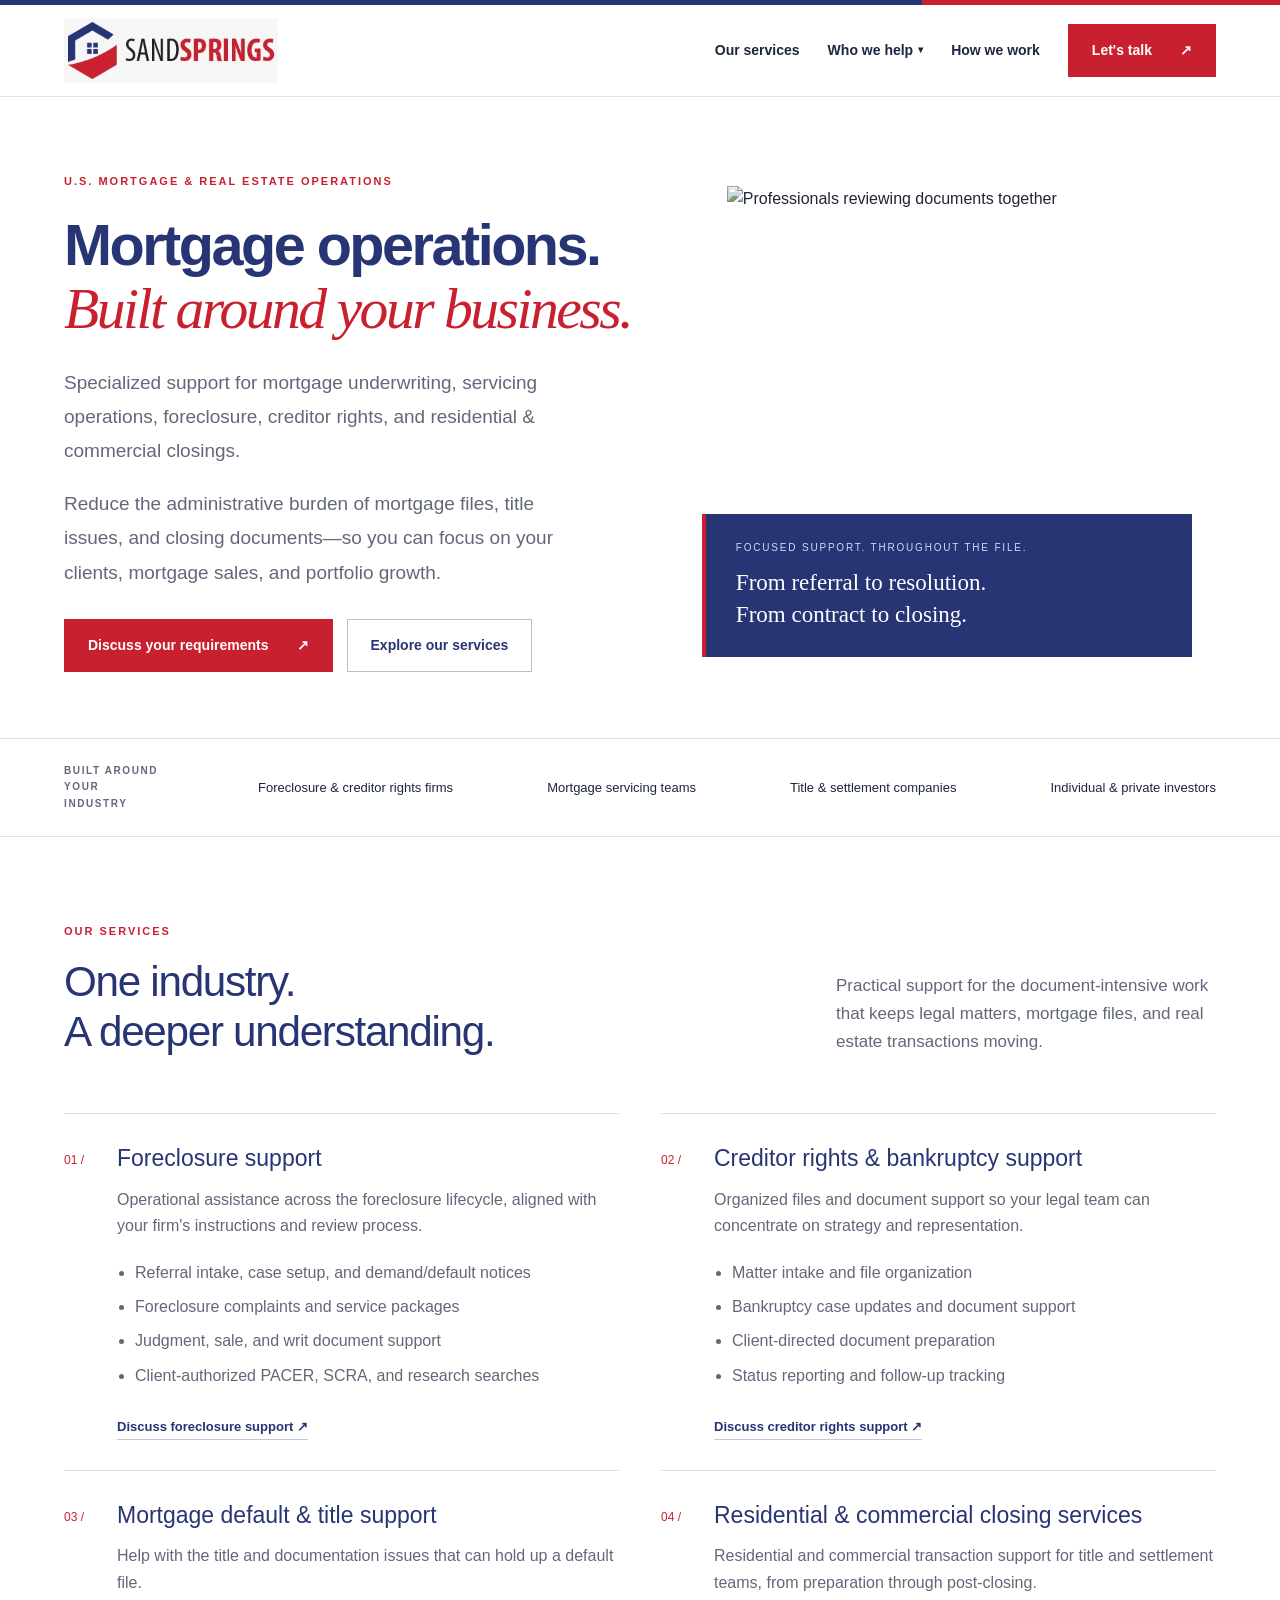
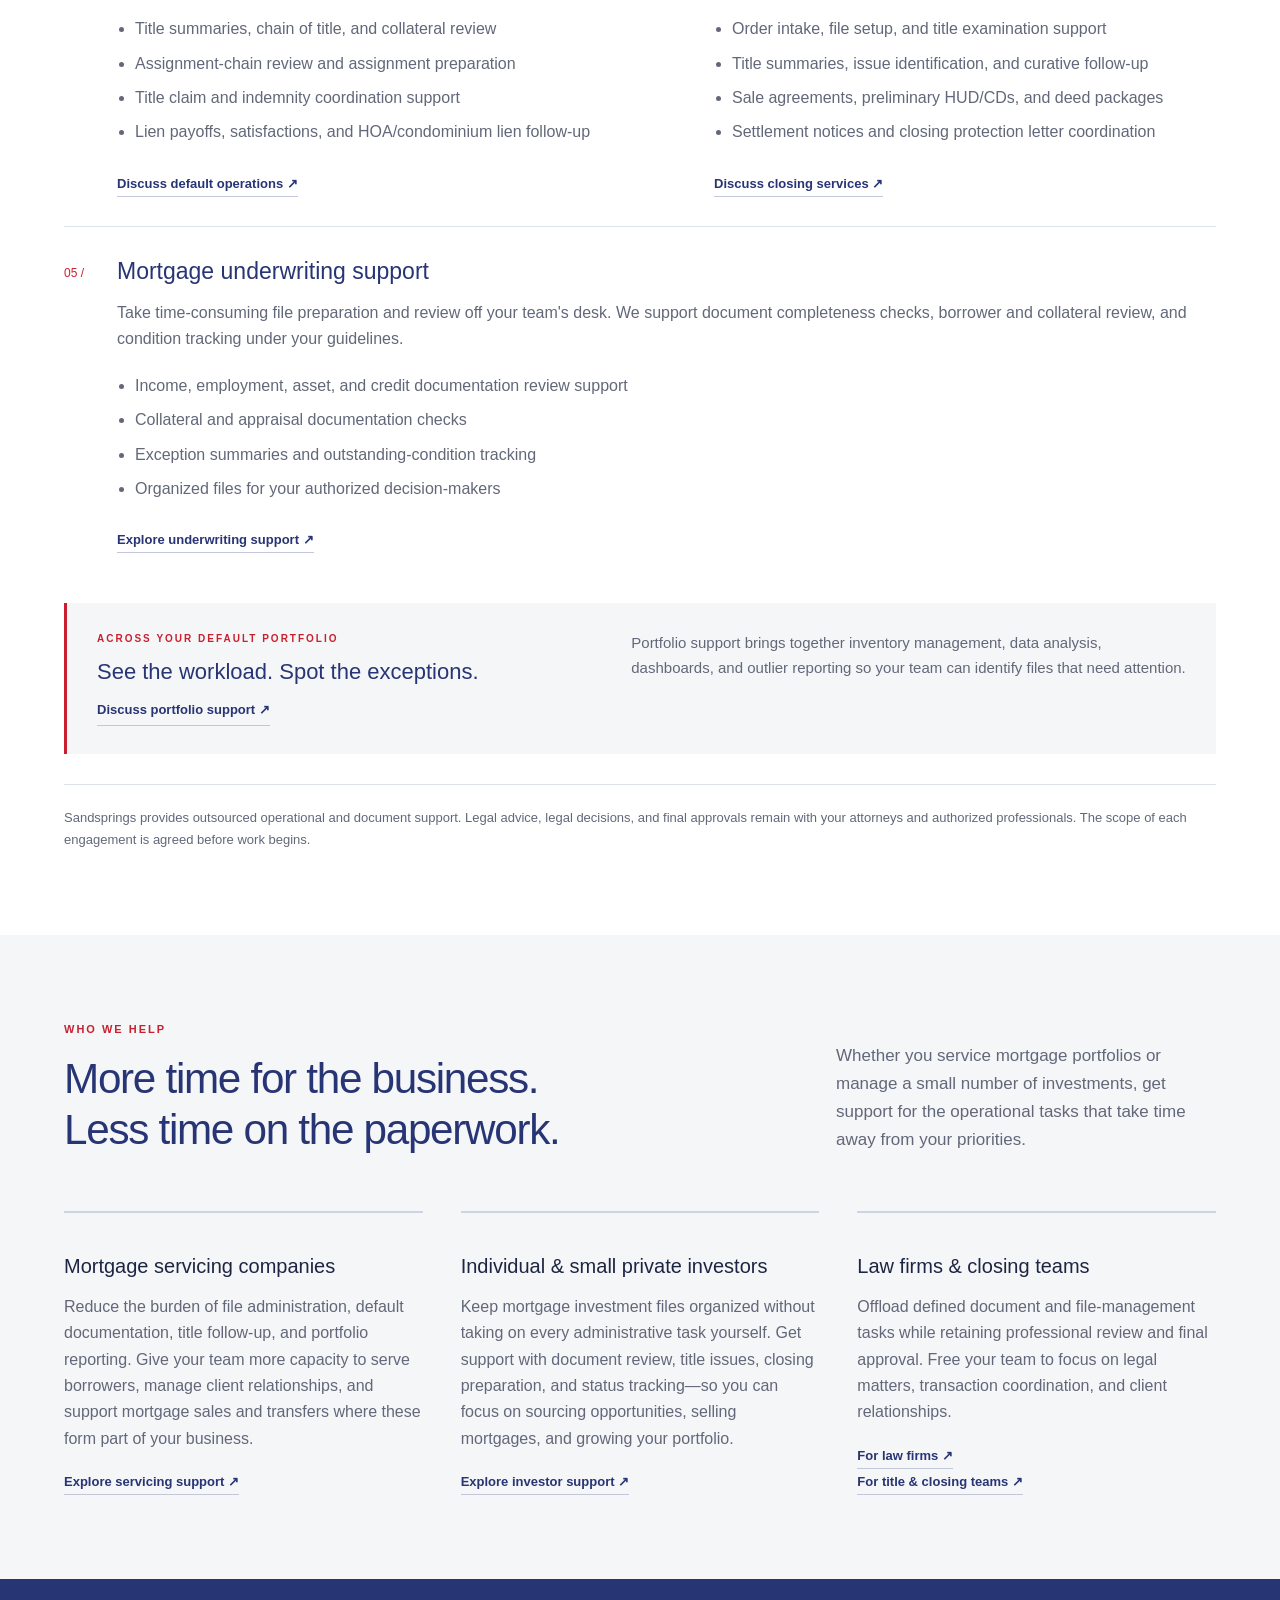
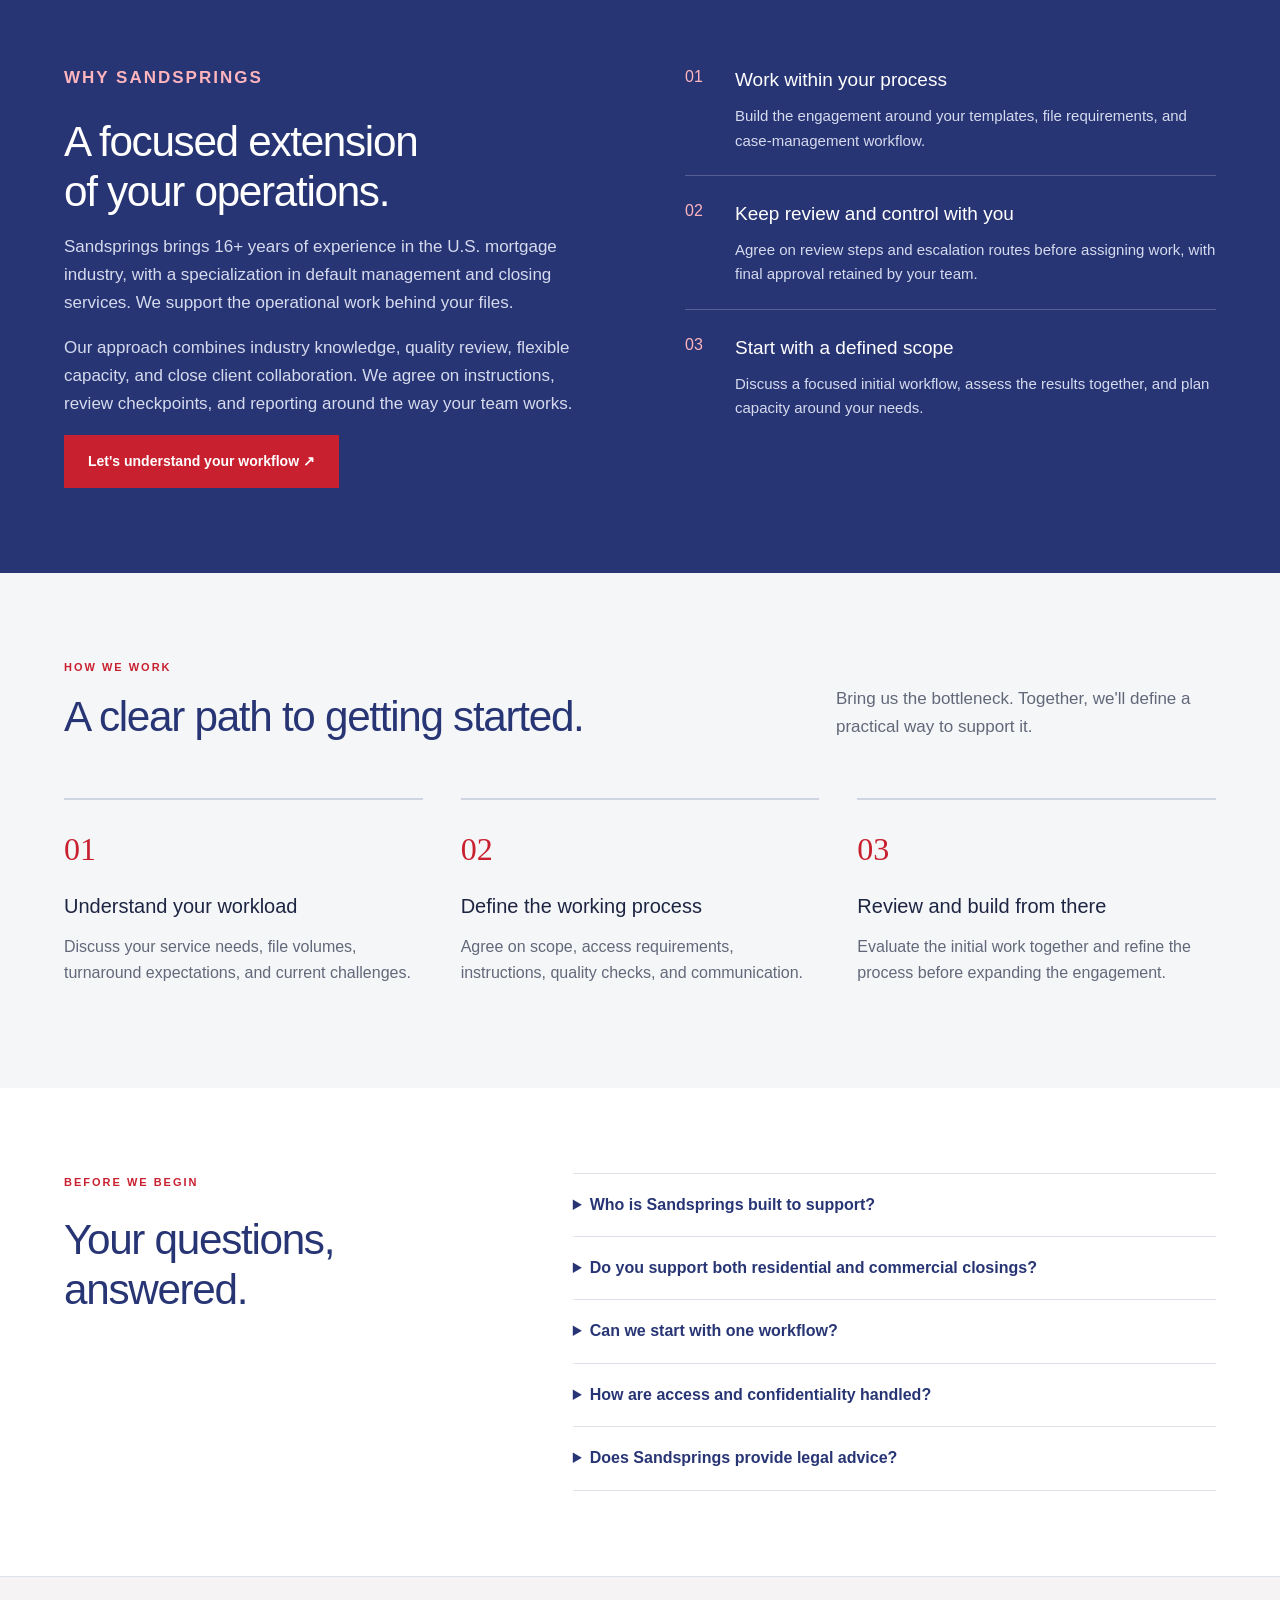
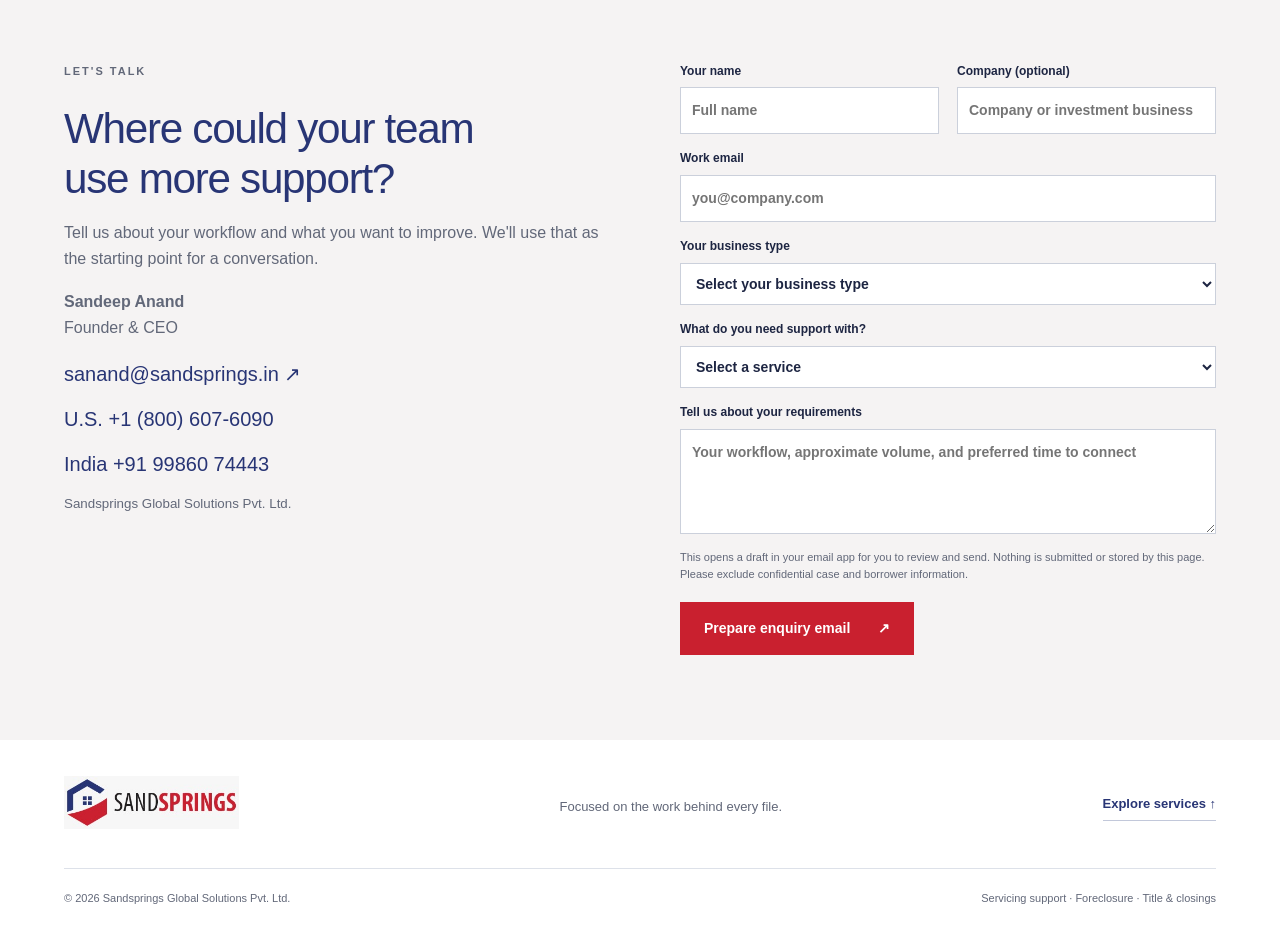
==== index.html @ 264b0ead "Correct files" ====
<!doctype html>
<html lang="en">

<head>
  <meta charset="utf-8">
  <meta name="viewport" content="width=device-width, initial-scale=1">
  <title>Sandsprings | Mortgage Default & Closing Support</title>
  <meta name="description"
    content="Specialized operational support for foreclosure, creditor rights, mortgage default, and residential and commercial closings. Talk to Sandsprings about your workflow.">
  <link rel="stylesheet" href="styles.css">
</head>

<body>

  <!-- Skip Navigation -->
  <a class="skip" href="#main">Skip to content</a>

  <!-- ============================
       HEADER
       ============================ -->
  <header>
    <div class="topline"></div>
    <div class="wrap nav">

      <!-- Logo -->
      <a href="index.html" aria-label="Sandsprings home">
        <img class="logo" src="logo.jpeg" alt="Sandsprings">
      </a>

      <!-- Mobile Menu Button -->
      <button class="menu" aria-expanded="false" aria-controls="navigation">Menu</button>

      <!-- Main Navigation -->
      <nav class="links" id="navigation" aria-label="Main navigation">
        <a href="#services">Our services</a>

        <!-- Who We Help Dropdown -->
        <div class="dropdown">
          <a href="#who-we-help" class="dropdown-toggle">Who we help</a>
          <div class="dropdown-menu">
            <a href="law-firms.html">Foreclosure & creditor rights law firms</a>
            <a href="mortgage-servicers.html">Mortgage servicing companies</a>
            <a href="private-investors.html">Individual & small private investors</a>
            <a href="title-closing.html">Title & settlement companies</a>
          </div>
        </div>

        <a href="#process">How we work</a>

        <a class="btn" href="#contact">
          Let's talk <span aria-hidden="true">↗</span>
        </a>
      </nav>

    </div>
  </header>


  <!-- ============================
       MAIN CONTENT
       ============================ -->
  <main id="main">

    <!-- Hero Section -->
    <div class="wrap hero">
      <div>
        <p class="eyebrow">U.S. mortgage & real estate operations</p>
        <h1>Mortgage operations.<br><em>Built around your business.</em></h1>

        <p class="lead">
          Specialized support for mortgage underwriting, servicing operations, foreclosure,
          creditor rights, and residential & commercial closings.
        </p>
        <p class="lead">
          Reduce the administrative burden of mortgage files, title issues, and closing
          documents—so you can focus on your clients, mortgage sales, and portfolio growth.
        </p>

        <div class="actions">
          <a class="btn" href="#contact">
            Discuss your requirements <span aria-hidden="true">↗</span>
          </a>
          <a class="btn secondary" href="#services">Explore our services</a>
        </div>
      </div>

      <div class="hero-visual">
        <img src="assets/meeting.jpg" alt="Professionals reviewing documents together">
        <div class="visual-note">
          <small>FOCUSED SUPPORT. THROUGHOUT THE FILE.</small>
          <strong>From referral to resolution.<br>From contract to closing.</strong>
        </div>
      </div>
    </div>


    <!-- Audience Bar -->
    <div class="audience">
      <div class="wrap">
        <span>BUILT AROUND YOUR INDUSTRY</span>
        <span>Foreclosure & creditor rights firms</span>
        <span>Mortgage servicing teams</span>
        <span>Title & settlement companies</span>
        <span>Individual & private investors</span>
      </div>
    </div>


    <!-- ============================
         SERVICES SECTION
         ============================ -->
    <section id="services" class="section wrap">

      <div class="section-head">
        <div>
          <p class="eyebrow">Our services</p>
          <h2>One industry.<br>A deeper understanding.</h2>
        </div>
        <p>Practical support for the document-intensive work that keeps legal matters, mortgage files, and real estate transactions moving.</p>
      </div>

      <div class="services">

        <!-- Service 01 -->
        <article class="service">
          <span class="number">01 /</span>
          <div>
            <h3>Foreclosure support</h3>
            <p>Operational assistance across the foreclosure lifecycle, aligned with your firm's instructions and review process.</p>
            <ul>
              <li>Referral intake, case setup, and demand/default notices</li>
              <li>Foreclosure complaints and service packages</li>
              <li>Judgment, sale, and writ document support</li>
              <li>Client-authorized PACER, SCRA, and research searches</li>
            </ul>
            <a class="textlink" href="#contact" data-service="Foreclosure support">Discuss foreclosure support ↗</a>
          </div>
        </article>

        <!-- Service 02 -->
        <article class="service">
          <span class="number">02 /</span>
          <div>
            <h3>Creditor rights & bankruptcy support</h3>
            <p>Organized files and document support so your legal team can concentrate on strategy and representation.</p>
            <ul>
              <li>Matter intake and file organization</li>
              <li>Bankruptcy case updates and document support</li>
              <li>Client-directed document preparation</li>
              <li>Status reporting and follow-up tracking</li>
            </ul>
            <a class="textlink" href="#contact" data-service="Creditor rights & bankruptcy">Discuss creditor rights support ↗</a>
          </div>
        </article>

        <!-- Service 03 -->
        <article class="service">
          <span class="number">03 /</span>
          <div>
            <h3>Mortgage default & title support</h3>
            <p>Help with the title and documentation issues that can hold up a default file.</p>
            <ul>
              <li>Title summaries, chain of title, and collateral review</li>
              <li>Assignment-chain review and assignment preparation</li>
              <li>Title claim and indemnity coordination support</li>
              <li>Lien payoffs, satisfactions, and HOA/condominium lien follow-up</li>
            </ul>
            <a class="textlink" href="#contact" data-service="Mortgage default & title">Discuss default operations ↗</a>
          </div>
        </article>

        <!-- Service 04 -->
        <article class="service">
          <span class="number">04 /</span>
          <div>
            <h3>Residential &amp; commercial closing services</h3>
            <p>Residential and commercial transaction support for title and settlement teams, from preparation through post-closing.</p>
            <ul>
              <li>Order intake, file setup, and title examination support</li>
              <li>Title summaries, issue identification, and curative follow-up</li>
              <li>Sale agreements, preliminary HUD/CDs, and deed packages</li>
              <li>Settlement notices and closing protection letter coordination</li>
            </ul>
            <a class="textlink" href="#contact" data-service="Residential & commercial closings">Discuss closing services ↗</a>
          </div>
        </article>

      </div>

      <!-- Service 05 -->
      <article class="service">
        <span class="number">05 /</span>
        <div>
          <h3>Mortgage underwriting support</h3>
          <p>Take time-consuming file preparation and review off your team's desk. We support document completeness checks, borrower and collateral review, and condition tracking under your guidelines.</p>
          <ul>
            <li>Income, employment, asset, and credit documentation review support</li>
            <li>Collateral and appraisal documentation checks</li>
            <li>Exception summaries and outstanding-condition tracking</li>
            <li>Organized files for your authorized decision-makers</li>
          </ul>
          <a class="textlink" href="underwriting.html">Explore underwriting support &#8599;</a>
        </div>
      </article>

      <!-- Portfolio Callout -->
      <div class="portfolio">
        <div>
          <p class="eyebrow">Across your default portfolio</p>
          <h3>See the workload. Spot the exceptions.</h3>
        </div>
        <p>Portfolio support brings together inventory management, data analysis, dashboards, and outlier reporting so your team can identify files that need attention.</p>
        <a class="textlink" href="#contact" data-service="Mortgage default & title">Discuss portfolio support &#8599;</a>
      </div>

      <p class="support-note">
        Sandsprings provides outsourced operational and document support. Legal advice, legal decisions,
        and final approvals remain with your attorneys and authorized professionals. The scope of each
        engagement is agreed before work begins.
      </p>

    </section>


    <!-- ============================
         WHO WE HELP
         ============================ -->
    <section class="section process" id="who-we-help">
      <div class="wrap">

        <div class="section-head">
          <div>
            <p class="eyebrow">Who we help</p>
            <h2>More time for the business.<br>Less time on the paperwork.</h2>
          </div>
          <p>Whether you service mortgage portfolios or manage a small number of investments, get support for the operational tasks that take time away from your priorities.</p>
        </div>

        <div class="steps">

          <article class="step">
            <h3>Mortgage servicing companies</h3>
            <p>Reduce the burden of file administration, default documentation, title follow-up, and portfolio reporting. Give your team more capacity to serve borrowers, manage client relationships, and support mortgage sales and transfers where these form part of your business.</p>
            <a class="textlink" href="mortgage-servicers.html">Explore servicing support &#8599;</a>
          </article>

          <article class="step">
            <h3>Individual & small private investors</h3>
            <p>Keep mortgage investment files organized without taking on every administrative task yourself. Get support with document review, title issues, closing preparation, and status tracking—so you can focus on sourcing opportunities, selling mortgages, and growing your portfolio.</p>
            <a class="textlink" href="private-investors.html">Explore investor support &#8599;</a>
          </article>

          <article class="step">
            <h3>Law firms & closing teams</h3>
            <p>Offload defined document and file-management tasks while retaining professional review and final approval. Free your team to focus on legal matters, transaction coordination, and client relationships.</p>
            <a class="textlink" href="law-firms.html">For law firms &#8599;</a>
            <br>
            <a class="textlink" href="title-closing.html">For title &amp; closing teams &#8599;</a>
          </article>

        </div>

      </div>
    </section>


    <!-- ============================
         WHY SANDSPRINGS
         ============================ -->
    <section id="approach" class="section approach">
      <div class="wrap approach-grid">

        <div>
          <p class="eyebrow">Why Sandsprings</p>
          <h2>A focused extension<br>of your operations.</h2>
          <p>Sandsprings brings 16+ years of experience in the U.S. mortgage industry, with a specialization in default management and closing services. We support the operational work behind your files.</p>
          <p>Our approach combines industry knowledge, quality review, flexible capacity, and close client collaboration. We agree on instructions, review checkpoints, and reporting around the way your team works.</p>
          <a class="btn" href="#contact">Let's understand your workflow ↗</a>
        </div>

        <div class="principles">
          <article>
            <span>01</span>
            <div>
              <h3>Work within your process</h3>
              <p>Build the engagement around your templates, file requirements, and case-management workflow.</p>
            </div>
          </article>
          <article>
            <span>02</span>
            <div>
              <h3>Keep review and control with you</h3>
              <p>Agree on review steps and escalation routes before assigning work, with final approval retained by your team.</p>
            </div>
          </article>
          <article>
            <span>03</span>
            <div>
              <h3>Start with a defined scope</h3>
              <p>Discuss a focused initial workflow, assess the results together, and plan capacity around your needs.</p>
            </div>
          </article>
        </div>

      </div>
    </section>


    <!-- ============================
         HOW WE WORK
         ============================ -->
    <section id="process" class="section process">
      <div class="wrap">

        <div class="section-head">
          <div>
            <p class="eyebrow">How we work</p>
            <h2>A clear path to getting started.</h2>
          </div>
          <p>Bring us the bottleneck. Together, we'll define a practical way to support it.</p>
        </div>

        <div class="steps">
          <article class="step">
            <span>01</span>
            <h3>Understand your workload</h3>
            <p>Discuss your service needs, file volumes, turnaround expectations, and current challenges.</p>
          </article>
          <article class="step">
            <span>02</span>
            <h3>Define the working process</h3>
            <p>Agree on scope, access requirements, instructions, quality checks, and communication.</p>
          </article>
          <article class="step">
            <span>03</span>
            <h3>Review and build from there</h3>
            <p>Evaluate the initial work together and refine the process before expanding the engagement.</p>
          </article>
        </div>

      </div>
    </section>


    <!-- ============================
         FAQ
         ============================ -->
    <section class="section wrap faq">
      <div>
        <p class="eyebrow">Before we begin</p>
        <h2>Your questions,<br>answered.</h2>
      </div>
      <div>
        <details>
          <summary>Who is Sandsprings built to support?</summary>
          <p>Foreclosure and creditor rights law firms, mortgage servicing companies, title and settlement teams, and individual or small private investors seeking operational support for U.S. mortgage files and real estate transactions.</p>
        </details>
        <details>
          <summary>Do you support both residential and commercial closings?</summary>
          <p>Yes. Closing support covers residential and commercial transaction workflows. We agree on the specific tasks, documentation, and review responsibilities for each engagement.</p>
        </details>
        <details>
          <summary>Can we start with one workflow?</summary>
          <p>Yes. We can discuss a defined initial scope, such as referral setup, title curative support, or closing document preparation, before considering a broader engagement.</p>
        </details>
        <details>
          <summary>How are access and confidentiality handled?</summary>
          <p>Access, confidentiality requirements, and permitted handling of information are agreed during onboarding. Ask us about working within your approved systems and remote-access environment. Please do not send borrower records or confidential case documents through this website.</p>
        </details>
        <details>
          <summary>Does Sandsprings provide legal advice?</summary>
          <p>No. Our role is operational and document support under client instructions. Your attorneys and authorized professionals retain responsibility for legal advice, legal decisions, and final approvals.</p>
        </details>
      </div>
    </section>


    <!-- ============================
         CONTACT
         ============================ -->
    <section id="contact" class="section contact">
      <div class="wrap contact-grid">

        <div>
          <p class="eyebrow">Let's talk</p>
          <h2>Where could your team<br>use more support?</h2>
          <p>Tell us about your workflow and what you want to improve. We'll use that as the starting point for a conversation.</p>
          <p><strong>Sandeep Anand</strong><br>Founder &amp; CEO</p>
          <a class="contact-link" href="mailto:sanand@sandsprings.in">sanand@sandsprings.in ↗</a>
          <a class="contact-link" href="tel:+18006076090">U.S. +1 (800) 607-6090</a>
          <a class="contact-link" href="tel:+919986074443">India +91 99860 74443</a>
          <small>Sandsprings Global Solutions Pvt. Ltd.</small>
        </div>

        <form id="enquiry">
          <div class="form-row">
            <label>Your name
              <input name="name" autocomplete="name" required placeholder="Full name">
            </label>
            <label>Company (optional)
              <input name="company" autocomplete="organization" placeholder="Company or investment business">
            </label>
          </div>

          <label>Work email
            <input type="email" name="email" autocomplete="email" required placeholder="you@company.com">
          </label>

          <label>Your business type
            <select name="businessType" required>
              <option value="">Select your business type</option>
              <option>Mortgage servicing company</option>
              <option>Individual investor</option>
              <option>Small private investment firm</option>
              <option>Foreclosure or creditor rights law firm</option>
              <option>Title or settlement company</option>
              <option>Other</option>
            </select>
          </label>

          <label>What do you need support with?
            <select name="service" id="service" required>
              <option value="">Select a service</option>
              <option>Foreclosure support</option>
              <option>Creditor rights & bankruptcy</option>
              <option>Mortgage default & title</option>
              <option>Residential & commercial closings</option>
              <option>Mortgage underwriting support</option>
              <option>Multiple service areas</option>
            </select>
          </label>

          <label>Tell us about your requirements
            <textarea name="message" required placeholder="Your workflow, approximate volume, and preferred time to connect"></textarea>
          </label>

          <p class="form-note">
            This opens a draft in your email app for you to review and send. Nothing is submitted
            or stored by this page. Please exclude confidential case and borrower information.
          </p>

          <button class="btn" type="submit">
            Prepare enquiry email <span aria-hidden="true">↗</span>
          </button>

          <p class="status" id="status" role="status" hidden></p>
        </form>

      </div>
    </section>

  </main>


  <!-- ============================
       FOOTER
       ============================ -->
  <footer>
    <div class="wrap">
      <div class="footer-top">
        <a href="#" aria-label="Back to top">
          <img src="logo.jpeg" alt="Sandsprings">
        </a>
        <p>Focused on the work behind every file.</p>
        <a class="textlink" href="#services">Explore services ↑</a>
      </div>
      <div class="footer-bottom">
        <span>© 2026 Sandsprings Global Solutions Pvt. Ltd.</span>
        <span>Servicing support · Foreclosure · Title &amp; closings</span>
      </div>
    </div>
  </footer>

  <script src="script.js"></script>

</body>
</html>
---- styles.css ----
/* ===================================
   Sandsprings — Global Design System
   =================================== */

/* --- CSS Custom Properties --- */
:root {
  --navy: #283575;
  --red: #c9202f;
  --ink: #1d2542;
  --muted: #626879;
  --paper: #f5f6f8;
  --line: #dde1e9;
}

/* --- Reset & Base --- */
* {
  box-sizing: border-box;
}

html {
  scroll-behavior: smooth;
  scroll-padding-top: 100px;
}

body {
  margin: 0;
  font-family: Arial, Helvetica, sans-serif;
  color: var(--ink);
  line-height: 1.65;
  background: #fff;
}

a {
  color: inherit;
  text-decoration: none;
}

button,
input,
select,
textarea {
  font: inherit;
}

button,
a,
input,
select,
textarea,
summary {
  outline-offset: 5px;
}

a:focus-visible,
button:focus-visible {
  outline: 3px solid var(--red);
}

h1, h2, h3, p {
  margin-top: 0;
}


/* --- Layout --- */
.wrap {
  width: min(1160px, 90%);
  margin: auto;
}


/* --- Top Accent Line --- */
.topline {
  height: 5px;
  background: linear-gradient(90deg, var(--navy) 72%, var(--red) 72%);
}


/* --- Header & Navigation --- */
header {
  position: sticky;
  top: 0;
  background: #fffffffa;
  z-index: 10;
  border-bottom: 1px solid var(--line);
}

.nav {
  height: 91px;
  display: flex;
  align-items: center;
  justify-content: space-between;
  gap: 25px;
}

.logo {
  width: 214px;
  height: auto;
  display: block;
}

.links {
  display: flex;
  align-items: center;
  gap: 28px;
  font-size: 14px;
  font-weight: 600;
}

.links > a:hover {
  color: var(--red);
}

.menu {
  display: none;
  background: none;
  border: 1px solid var(--line);
  padding: 9px 15px;
}

/* --- Dropdown (Who we help) --- */
.dropdown {
  position: relative;
}

.dropdown-toggle {
  cursor: pointer;
  display: flex;
  align-items: center;
  gap: 5px;
}

.dropdown-toggle::after {
  content: "▾";
  font-size: 10px;
  transition: transform 0.2s;
}

.dropdown:hover .dropdown-toggle::after {
  transform: rotate(-180deg);
}

.dropdown-menu {
  display: none;
  position: absolute;
  top: 100%;
  left: -12px;
  background: #fff;
  min-width: 280px;
  box-shadow: 0 8px 24px rgba(0, 0, 0, 0.12);
  border: 1px solid var(--line);
  padding: 8px 0;
  z-index: 20;
  border-top: 3px solid var(--red);
}

.dropdown:hover .dropdown-menu {
  display: block;
}

.dropdown-menu a {
  display: block;
  padding: 10px 20px;
  font-size: 13px;
  font-weight: 500;
  color: var(--ink);
  transition: background 0.15s, color 0.15s;
}

.dropdown-menu a:hover {
  background: var(--paper);
  color: var(--red);
}


/* --- Buttons --- */
.btn {
  display: inline-flex;
  align-items: center;
  justify-content: center;
  gap: 28px;
  background: var(--red);
  color: #fff !important;
  padding: 14px 23px;
  border: 1px solid var(--red);
  font-size: 14px;
  font-weight: 700;
  cursor: pointer;
  transition: background 0.2s;
}

.btn:hover {
  background: #a81926;
}

.btn.secondary {
  color: var(--navy) !important;
  background: transparent;
  border-color: #b8bfd1;
}


/* --- Eyebrow Label --- */
.eyebrow {
  font-size: 11px;
  font-weight: 700;
  letter-spacing: 2px;
  text-transform: uppercase;
  color: var(--red);
  margin: 0 0 24px;
}


/* --- Hero Section --- */
.hero {
  display: grid;
  grid-template-columns: 1.1fr 0.9fr;
  gap: 65px;
  padding: 75px 0 66px;
  align-items: center;
}

h1 {
  font-size: clamp(40px, 4.5vw, 62px);
  line-height: 1.09;
  letter-spacing: -2.5px;
  font-weight: 600;
  margin-bottom: 25px;
  color: var(--navy);
}

h1 em {
  font-family: Georgia, serif;
  font-weight: 400;
  color: var(--red);
}

.lead {
  font-size: 19px;
  color: var(--muted);
  max-width: 530px;
  line-height: 1.8;
}

.actions {
  display: flex;
  gap: 14px;
  flex-wrap: wrap;
  margin-top: 29px;
}

.hero-visual {
  position: relative;
  padding-bottom: 66px;
}

.hero-visual img {
  width: 100%;
  height: 405px;
  object-fit: cover;
  display: block;
  filter: saturate(0.55);
}

.visual-note {
  position: absolute;
  bottom: 0;
  left: -25px;
  right: 24px;
  background: var(--navy);
  color: white;
  padding: 26px 30px;
  border-left: 4px solid var(--red);
}

.visual-note small {
  display: block;
  font-size: 10px;
  letter-spacing: 1.8px;
  margin-bottom: 11px;
  color: #d1d8f5;
}

.visual-note strong {
  font-family: Georgia, serif;
  font-size: 23px;
  font-weight: 400;
  line-height: 1.4;
  display: block;
}


/* --- Audience Bar --- */
.audience {
  border-top: 1px solid var(--line);
  border-bottom: 1px solid var(--line);
}

.audience .wrap {
  display: flex;
  justify-content: space-between;
  gap: 25px;
  padding: 24px 0;
  align-items: center;
  font-size: 13px;
}

.audience span:first-child {
  color: var(--muted);
  font-size: 10px;
  letter-spacing: 1.6px;
  max-width: 100px;
  font-weight: bold;
}


/* --- Sections --- */
.section {
  padding: 85px 0;
}

.section-head {
  display: flex;
  gap: 65px;
  justify-content: space-between;
  align-items: end;
  margin-bottom: 40px;
}

.section-head > p {
  max-width: 380px;
  color: var(--muted);
  font-size: 17px;
}

h2 {
  font-size: clamp(32px, 3.3vw, 43px);
  letter-spacing: -1.3px;
  line-height: 1.2;
  font-weight: 500;
  margin-bottom: 15px;
  color: var(--navy);
}

.section-head .eyebrow {
  margin-bottom: 16px;
}


/* --- Services Grid --- */
.services {
  display: grid;
  grid-template-columns: 1fr 1fr;
  gap: 0 42px;
}

.service {
  padding: 30px 0;
  border-top: 1px solid var(--line);
  display: grid;
  grid-template-columns: 38px 1fr;
  gap: 15px;
}

.number {
  font-size: 12px;
  color: var(--red);
  padding-top: 7px;
}

.service h3 {
  font-size: 23px;
  line-height: 1.3;
  color: var(--navy);
  font-weight: 500;
  margin-bottom: 13px;
}

.service p,
.service li {
  font-size: 16px;
  color: var(--muted);
}

.service ul {
  padding-left: 18px;
  margin-bottom: 20px;
}

.service li {
  padding: 4px 0;
}


/* --- Text Links --- */
.textlink {
  font-size: 13px;
  font-weight: bold;
  color: var(--navy);
  border-bottom: 1px solid #c2c8da;
  padding-bottom: 5px;
}

.textlink:hover {
  color: var(--red);
}


/* --- Support Note --- */
.support-note {
  font-size: 13px;
  color: var(--muted);
  margin: 15px 0 0;
  border-top: 1px solid var(--line);
  padding-top: 22px;
}


/* --- Approach Section --- */
.approach {
  background: var(--navy);
  color: #fff;
}

.approach h2 {
  color: #fff;
}

.approach .eyebrow {
  color: #ffb5bd;
}

.approach-grid {
  display: grid;
  grid-template-columns: 1fr 1fr;
  gap: 90px;
}

.approach p {
  color: #d5daed;
  font-size: 17px;
}


/* --- Principles --- */
.principles article {
  border-top: 1px solid #ffffff35;
  padding: 22px 0;
  display: grid;
  grid-template-columns: 30px 1fr;
  gap: 20px;
}

.principles article:first-child {
  padding-top: 0;
  border-top: 0;
}

.principles h3 {
  font-size: 19px;
  font-weight: 500;
  margin-bottom: 8px;
}

.principles p {
  margin-bottom: 0;
  font-size: 15px;
}

.principles span {
  color: #ffb5bd;
}


/* --- Process / Steps --- */
.process {
  background: var(--paper);
}

.steps {
  display: grid;
  grid-template-columns: repeat(3, 1fr);
  gap: 38px;
}

.step {
  border-top: 2px solid #cfd4e2;
  padding-top: 23px;
}

.step span {
  font-family: Georgia, serif;
  font-size: 32px;
  color: var(--red);
}

.step h3 {
  font-size: 20px;
  margin: 14px 0 11px;
  font-weight: 500;
}

.step p {
  font-size: 16px;
  color: var(--muted);
}


/* --- FAQ --- */
.faq {
  display: grid;
  grid-template-columns: 0.8fr 1.2fr;
  gap: 80px;
}

details {
  border-bottom: 1px solid var(--line);
  padding: 18px 0;
}

details:first-child {
  border-top: 1px solid var(--line);
}

summary {
  cursor: pointer;
  font-size: 16px;
  color: var(--navy);
  font-weight: 600;
}

details p {
  font-size: 15px;
  color: var(--muted);
  margin: 15px 0 0;
}


/* --- Contact --- */
.contact {
  background: #f5f3f3;
  border-top: 1px solid var(--line);
}

.contact-grid {
  display: grid;
  grid-template-columns: 1fr 1fr;
  gap: 80px;
}

.contact p {
  color: var(--muted);
}

.contact-link {
  display: block;
  color: var(--navy);
  font-size: 20px;
  margin: 12px 0;
}

.contact small {
  color: var(--muted);
  display: block;
  line-height: 1.7;
}


/* --- Forms --- */
.form-row {
  display: grid;
  grid-template-columns: 1fr 1fr;
  gap: 18px;
}

label {
  display: block;
  font-size: 12px;
  font-weight: 600;
  margin-bottom: 15px;
}

input,
select,
textarea {
  display: block;
  width: 100%;
  border: 1px solid #cbd0db;
  background: #fff;
  border-radius: 0;
  color: var(--ink);
  padding: 11px;
  margin-top: 6px;
  font-size: 14px;
}

textarea {
  resize: vertical;
  min-height: 105px;
}

.form-note {
  font-size: 11px;
  line-height: 1.6;
  margin: 8px 0 18px !important;
}

.status {
  font-size: 13px;
  color: var(--navy) !important;
  margin-top: 15px;
}


/* --- Footer --- */
footer {
  padding: 36px 0 25px;
  background: #fff;
}

.footer-top {
  display: flex;
  justify-content: space-between;
  gap: 30px;
  align-items: center;
  margin-bottom: 30px;
}

.footer-top img {
  width: 175px;
}

.footer-top p {
  font-size: 13px;
  margin: 0;
  color: var(--muted);
}

.footer-bottom {
  font-size: 11px;
  color: var(--muted);
  border-top: 1px solid var(--line);
  padding-top: 20px;
  display: flex;
  justify-content: space-between;
  gap: 35px;
}


/* --- Skip Link --- */
.skip {
  position: absolute;
  top: -100px;
  left: 10px;
  background: white;
  padding: 10px;
  z-index: 20;
}

.skip:focus {
  top: 5px;
}


/* --- Portfolio Callout --- */
.portfolio {
  background: var(--paper);
  border-left: 3px solid var(--red);
  padding: 28px 30px;
  margin: 20px 0 30px;
  display: grid;
  grid-template-columns: 1fr 1.1fr;
  gap: 12px 30px;
}

.portfolio .eyebrow {
  margin-bottom: 10px;
  color: var(--red);
  font-size: 10px;
}

.portfolio h3 {
  font-size: 22px;
  color: var(--navy);
  line-height: 1.35;
  font-weight: 500;
  margin: 0;
}

.portfolio p {
  font-size: 15px;
  color: var(--muted);
  margin-bottom: 0;
}

.portfolio .textlink {
  justify-self: start;
}


/* --- Page Hero (sub-pages) --- */
.pagehero {
  padding: 65px 0 55px;
  background: var(--paper);
}

.pagehero h1 {
  max-width: 850px;
}

.pagehero .lead {
  max-width: 740px;
}

.crumb {
  font-size: 12px;
  color: var(--muted);
  margin-bottom: 25px;
}


/* --- Page Cards (sub-pages) --- */
.pagecards {
  display: grid;
  grid-template-columns: repeat(2, 1fr);
  gap: 30px;
}

.pagecards article {
  border-top: 2px solid var(--line);
  padding: 25px 0;
}

.pagecards h3 {
  font-size: 23px;
  color: var(--navy);
  line-height: 1.3;
}

.pagecards p,
.pagecards li {
  font-size: 17px;
  color: var(--muted);
}


/* --- Related Links --- */
.related {
  display: flex;
  gap: 20px;
  flex-wrap: wrap;
  margin-top: 30px;
}


/* ===================================
   Responsive Breakpoints
   =================================== */

@media (max-width: 900px) {
  .links {
    gap: 16px;
    font-size: 12px;
  }

  .logo {
    width: 180px;
  }

  .hero {
    gap: 35px;
  }

  .hero-visual img {
    height: 370px;
  }

  .approach-grid,
  .contact-grid {
    gap: 40px;
  }

  .section-head {
    gap: 30px;
  }
}

@media (max-width: 700px) {
  .nav {
    height: 76px;
  }

  .menu {
    display: block;
  }

  .links {
    display: none;
    position: absolute;
    left: 0;
    right: 0;
    top: 81px;
    background: white;
    padding: 20px 5%;
    box-shadow: 0 10px 20px #0001;
    flex-direction: column;
    align-items: stretch;
    font-size: 15px;
  }

  .links.open {
    display: flex;
  }

  /* Dropdown becomes inline on mobile */
  .dropdown-menu {
    position: static;
    box-shadow: none;
    border: none;
    border-top: 0;
    padding: 0 0 0 16px;
    min-width: auto;
  }

  .dropdown:hover .dropdown-menu {
    display: block;
  }

  .dropdown-menu a {
    padding: 8px 0;
  }

  .hero {
    grid-template-columns: 1fr;
    gap: 35px;
    padding: 45px 0;
  }

  h1 {
    font-size: 45px;
    letter-spacing: -1.8px;
  }

  .hero-visual {
    padding-bottom: 40px;
  }

  .hero-visual img {
    height: 270px;
  }

  .visual-note {
    left: 15px;
    right: 15px;
    padding: 20px;
  }

  .visual-note strong {
    font-size: 21px;
  }

  .audience .wrap {
    flex-wrap: wrap;
    gap: 16px 25px;
    justify-content: start;
  }

  .audience span:first-child {
    width: 100%;
    max-width: none;
  }

  .section {
    padding: 55px 0;
  }

  .section-head {
    display: block;
  }

  .section-head > p {
    max-width: none;
  }

  .services,
  .approach-grid,
  .contact-grid,
  .faq,
  .steps {
    grid-template-columns: 1fr;
    gap: 28px;
  }

  .services {
    gap: 0;
  }

  .step {
    padding-top: 15px;
  }

  .faq {
    gap: 20px;
  }

  .footer-top,
  .footer-bottom {
    flex-direction: column;
    align-items: start;
    gap: 18px;
  }

  .form-row {
    gap: 12px;
  }

  .lead {
    font-size: 17px;
  }

  .portfolio {
    grid-template-columns: 1fr;
    padding: 23px;
    gap: 20px;
  }

  .pagecards {
    grid-template-columns: 1fr;
  }

  .pagehero {
    padding: 40px 0;
  }

  .pagehero h1 {
    font-size: 39px;
  }
}

@media (prefers-reduced-motion: reduce) {
  html {
    scroll-behavior: auto;
  }

  * {
    transition: none !important;
  }
}
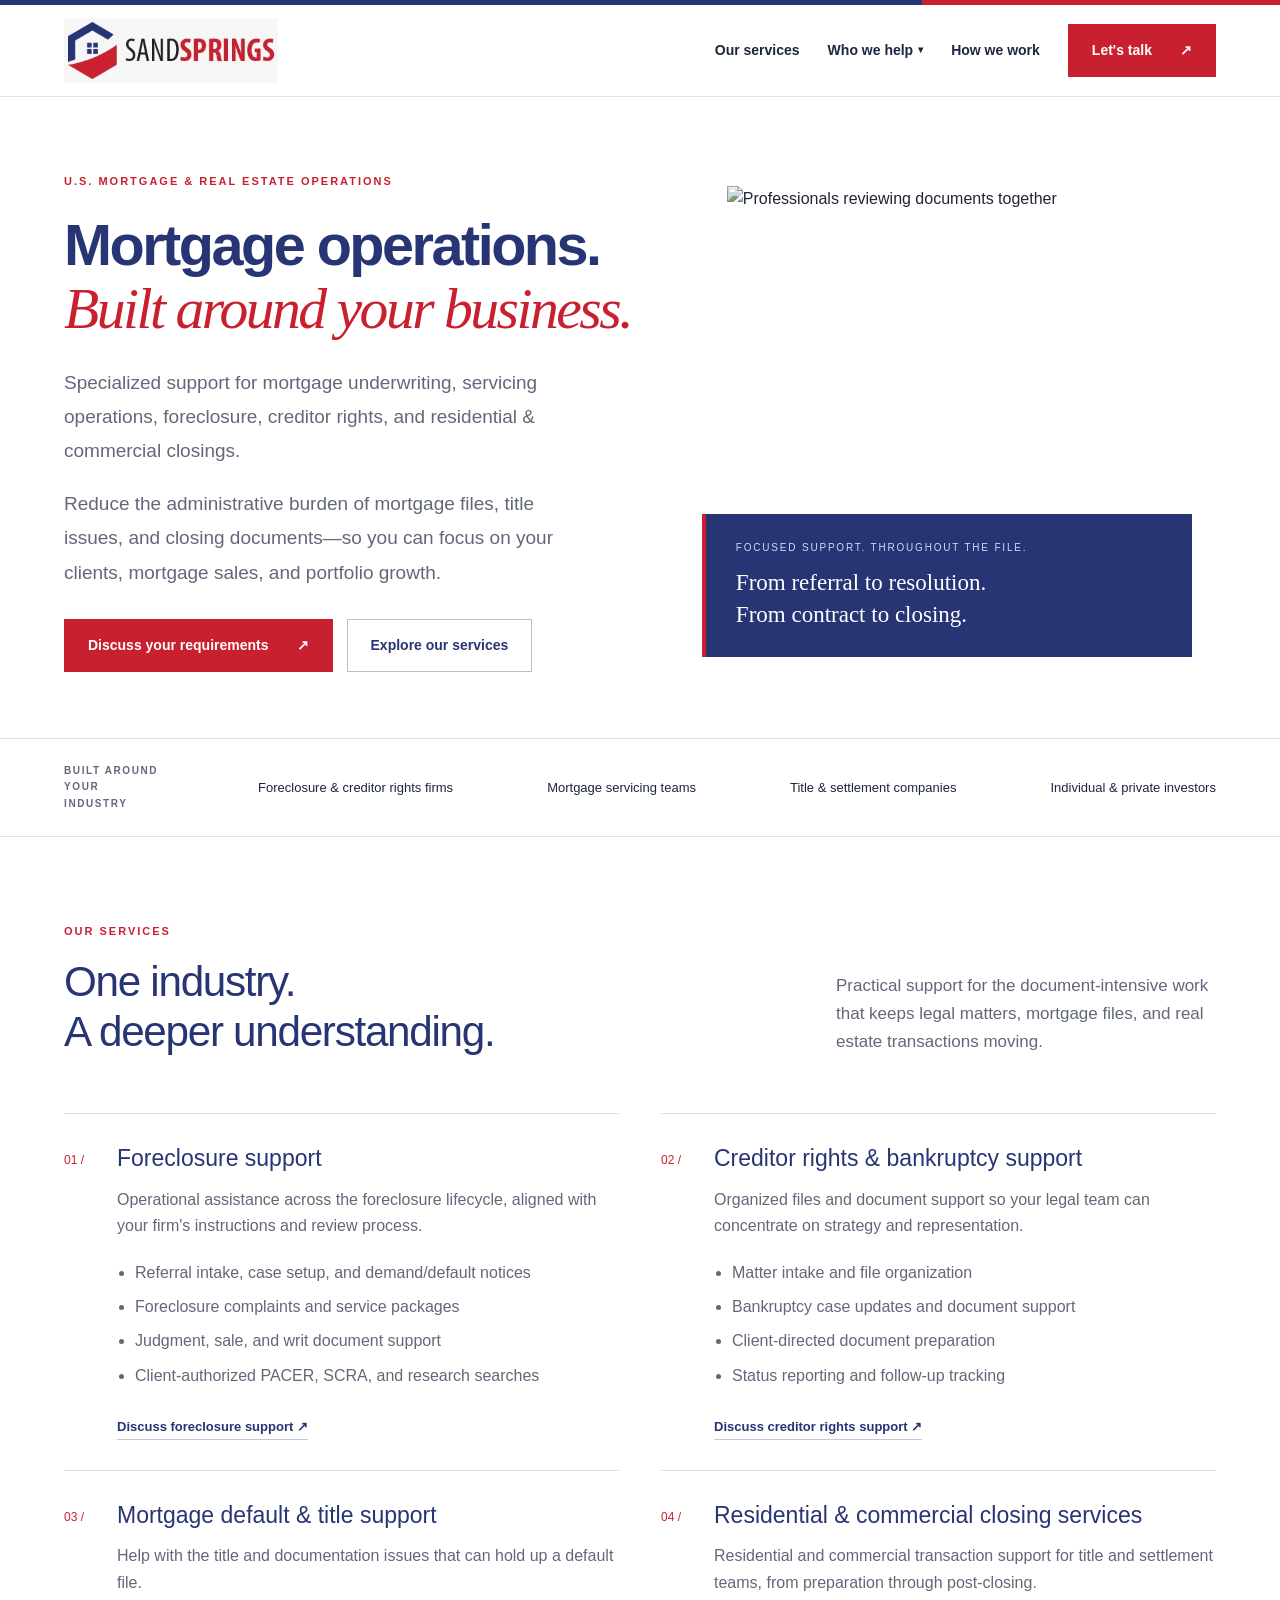
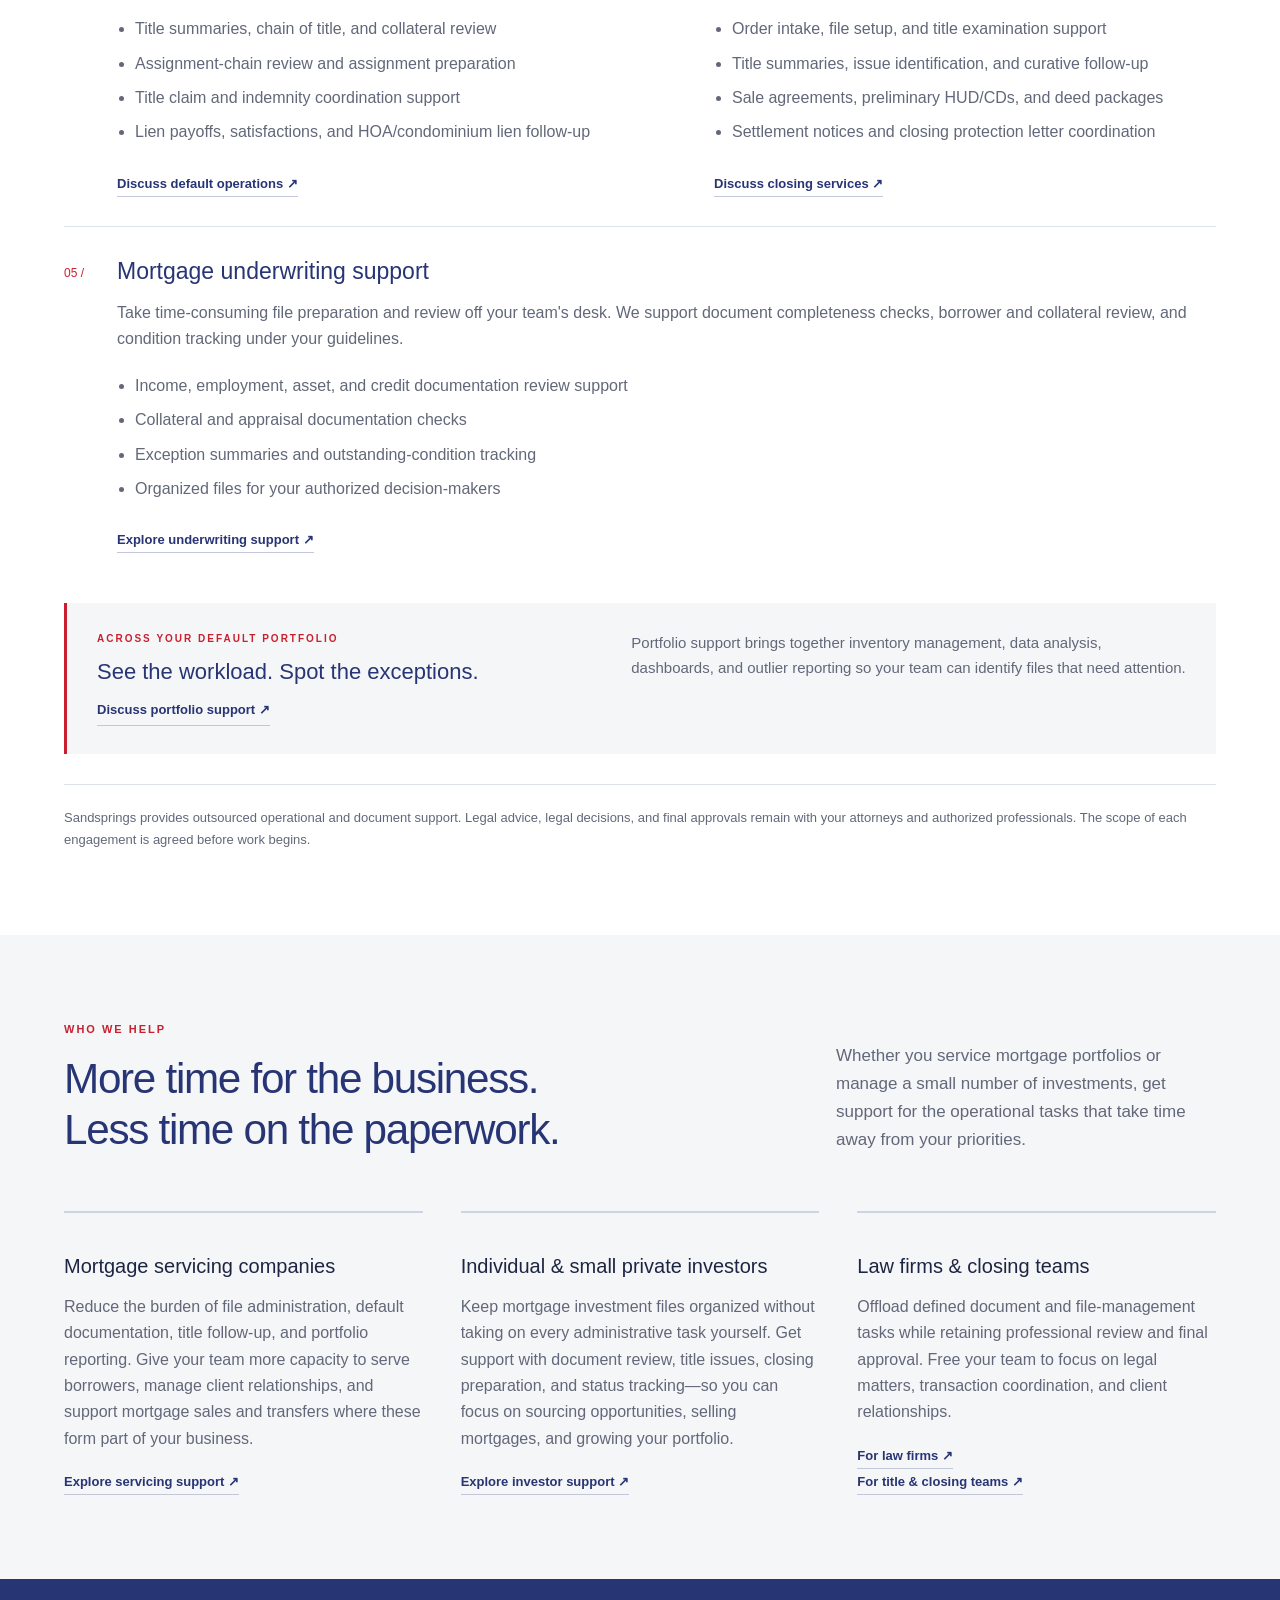
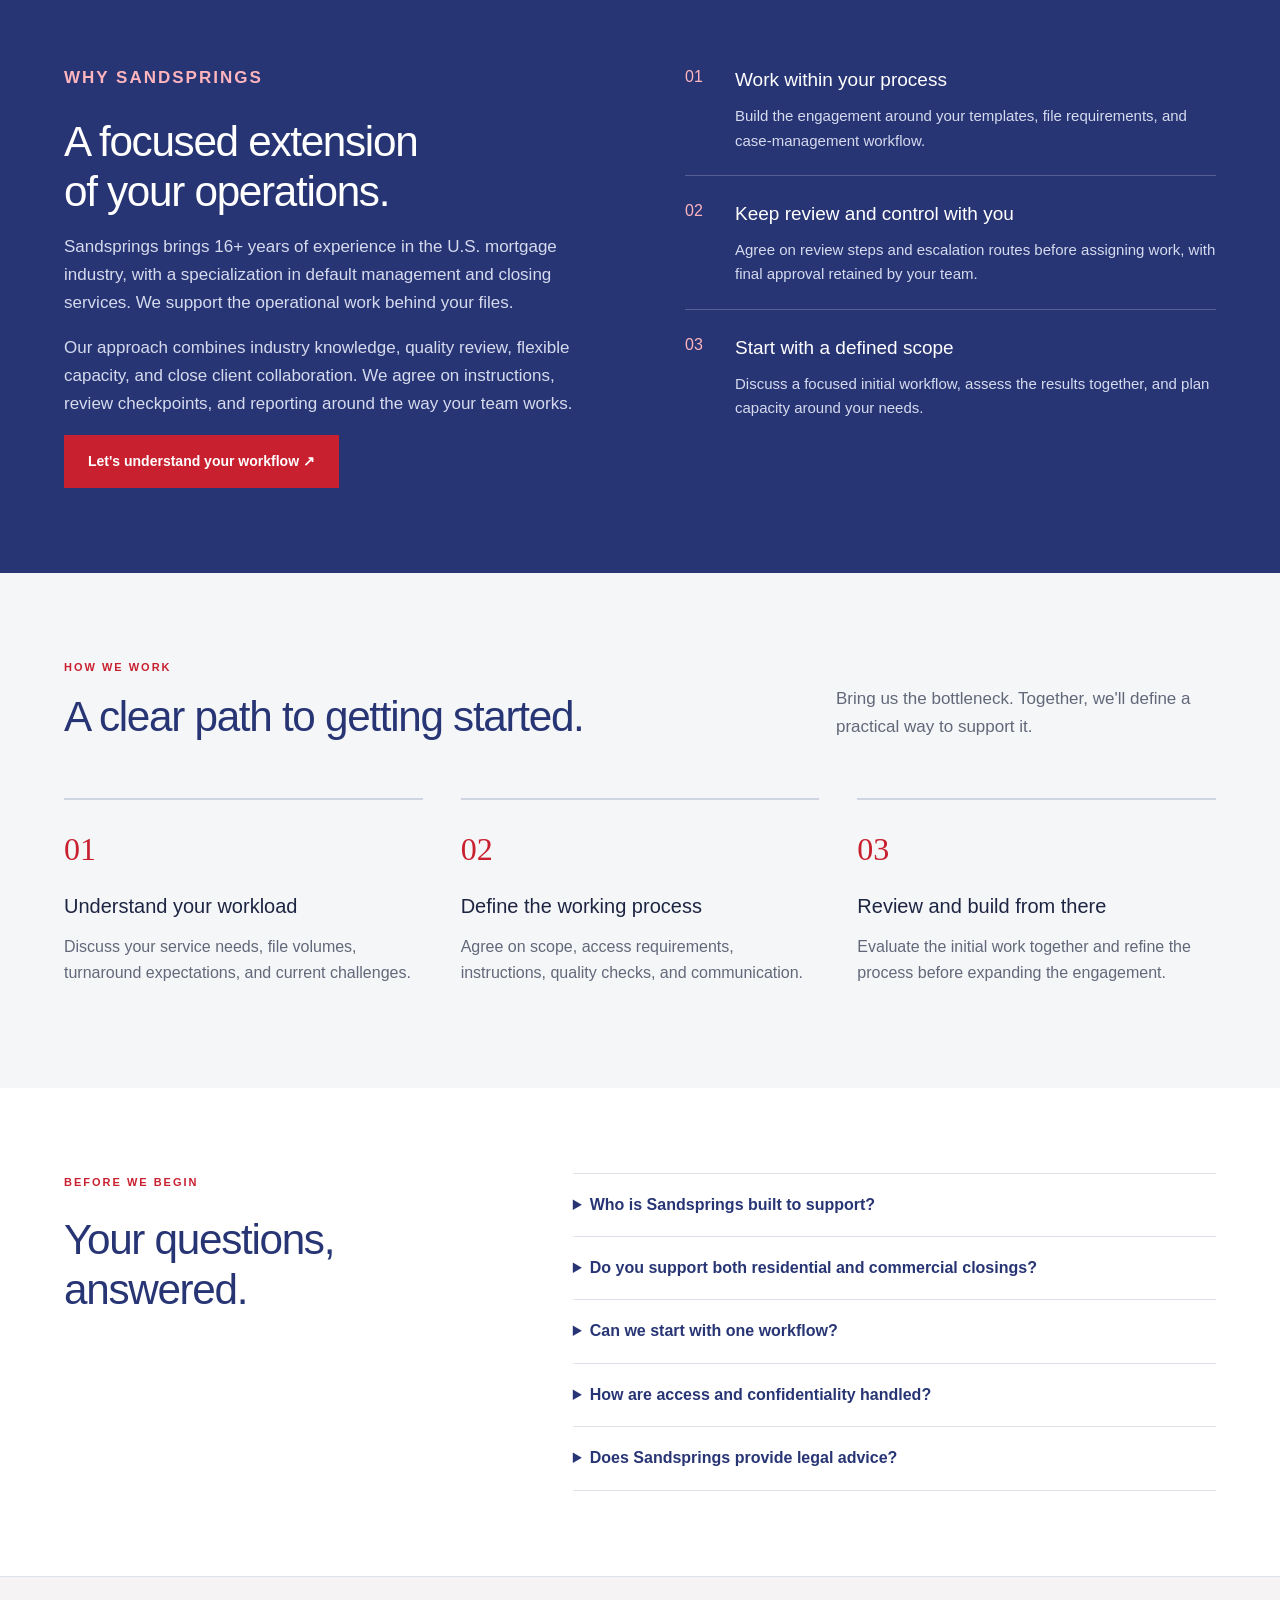
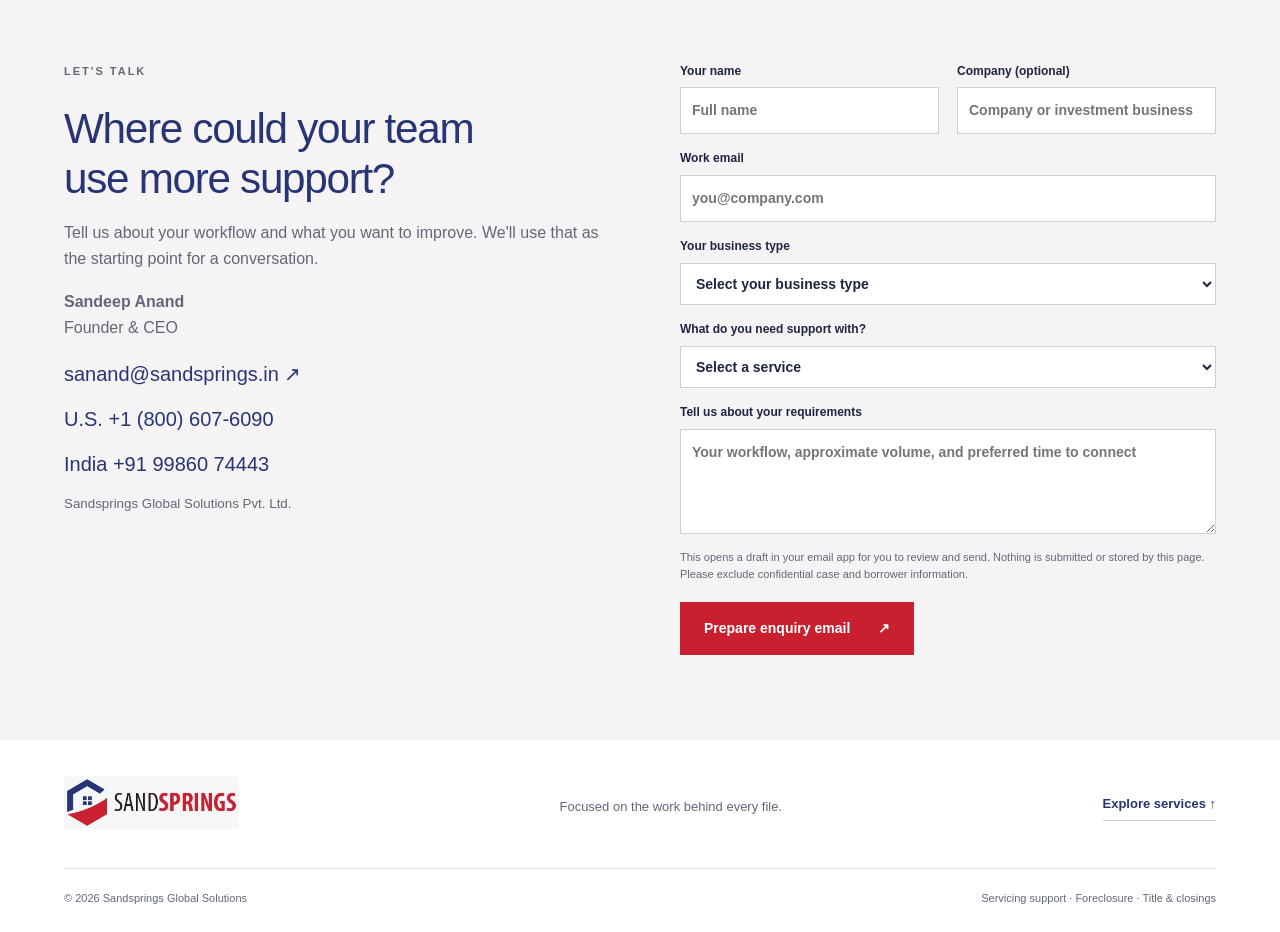
==== commit dc310f46: "Removed Pvt. L" ====
--- a/index.html
+++ b/index.html
@@ -465,7 +465,7 @@
         <a class="textlink" href="#services">Explore services ↑</a>
       </div>
       <div class="footer-bottom">
-        <span>© 2026 Sandsprings Global Solutions Pvt. Ltd.</span>
+        <span>© 2026 Sandsprings Global Solutions </span>
         <span>Servicing support · Foreclosure · Title &amp; closings</span>
       </div>
     </div>
